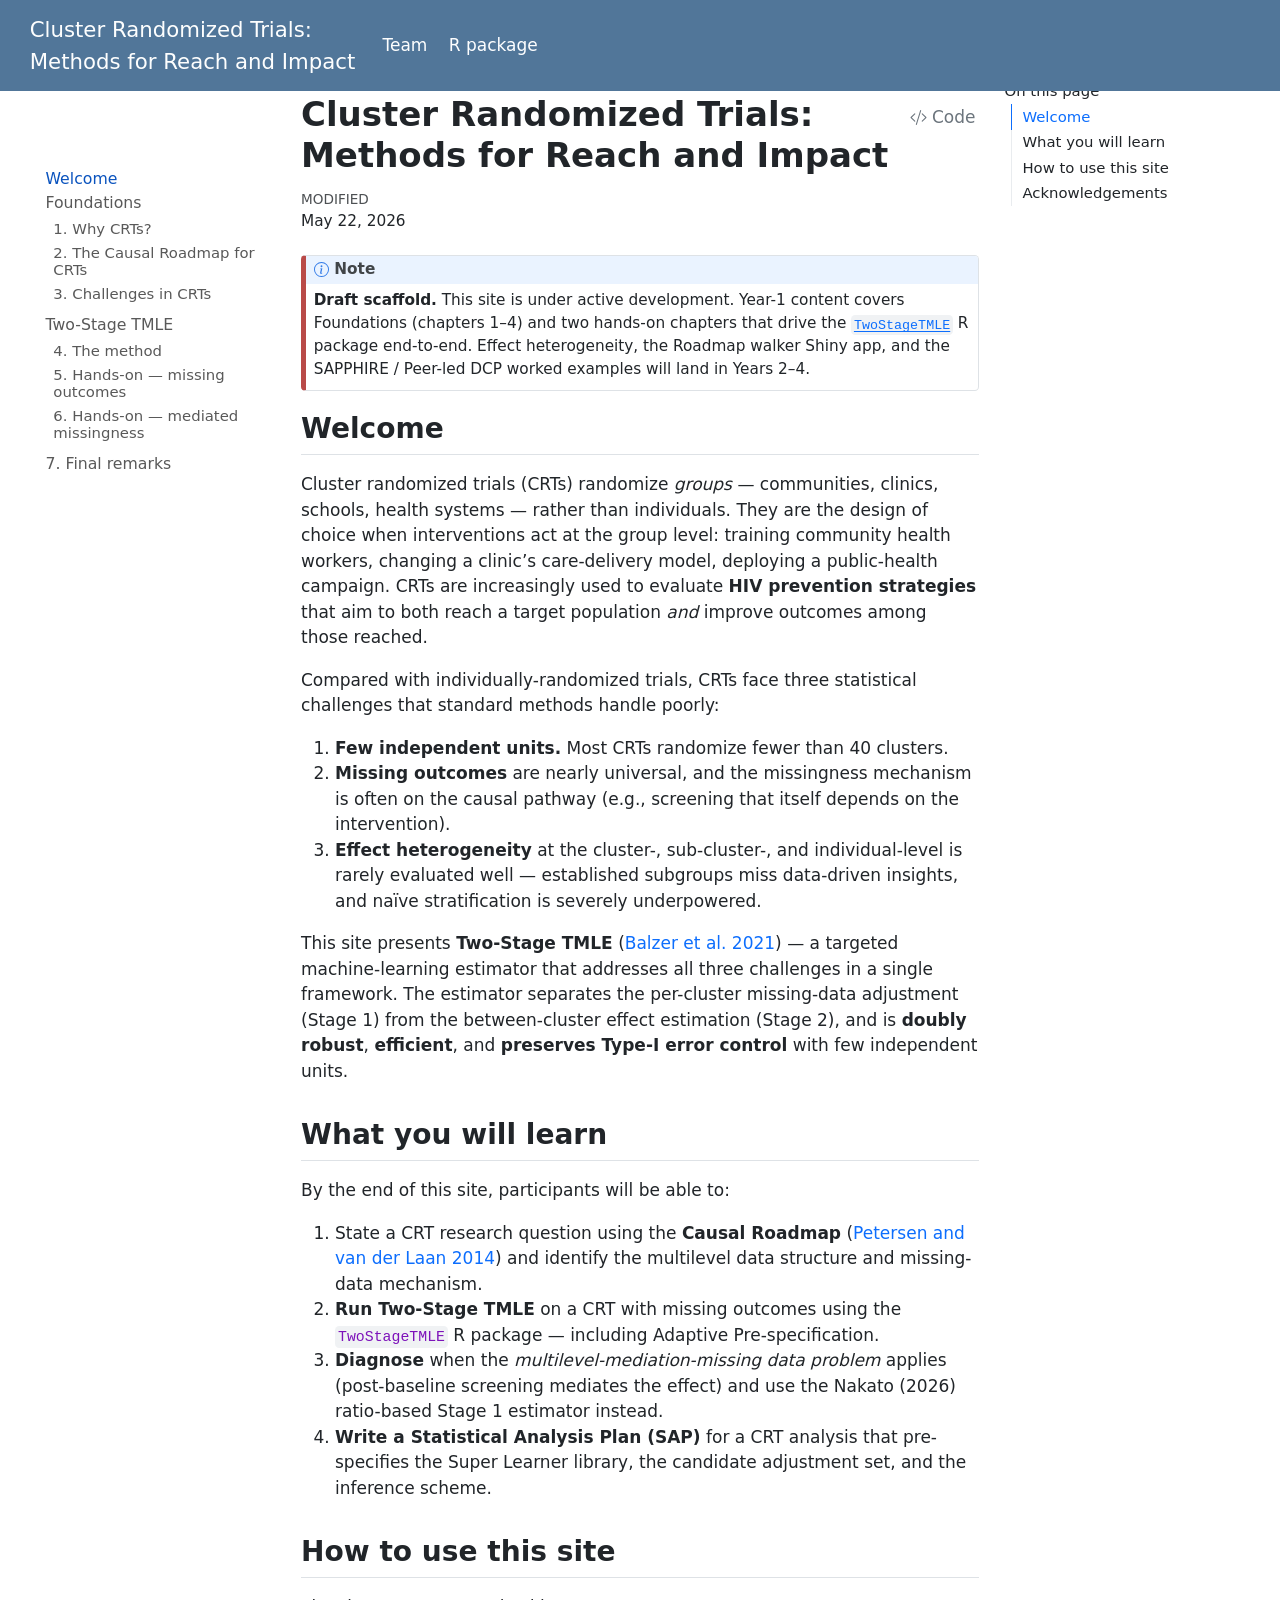
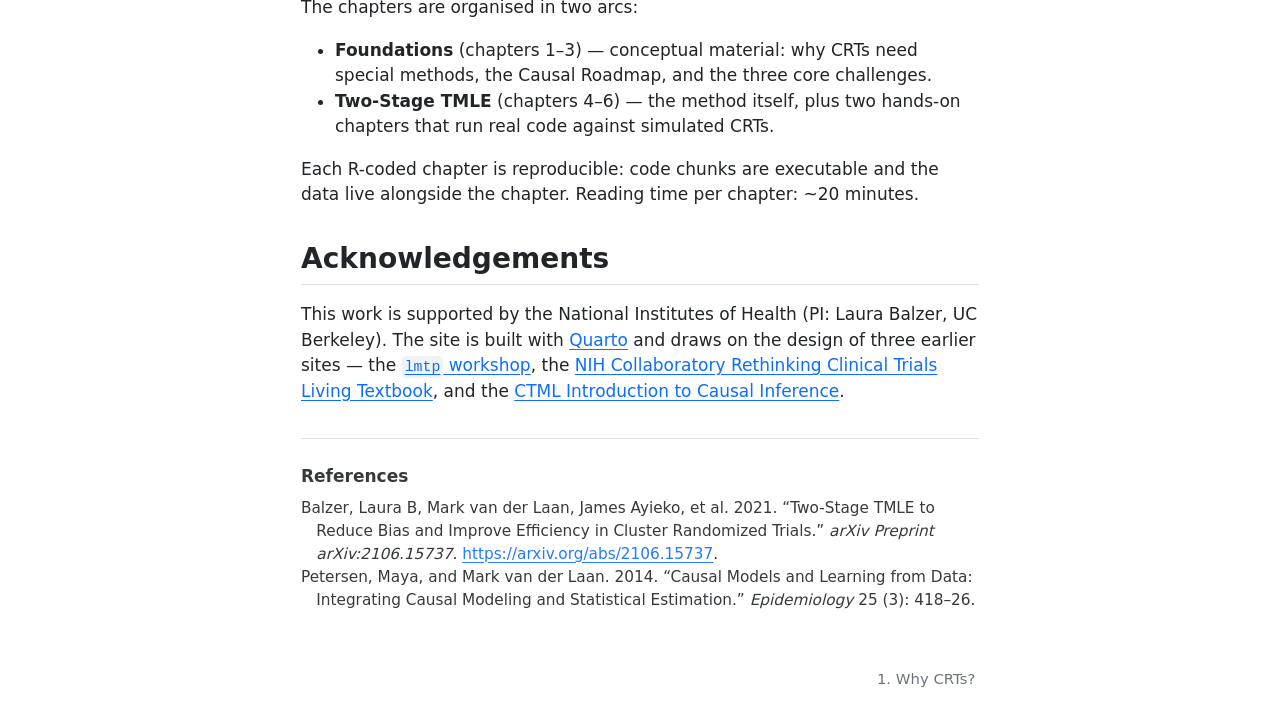
==== docs/index.html @ 2aa3c399 "initial version" ====
<!DOCTYPE html>
<html xmlns="http://www.w3.org/1999/xhtml" lang="en" xml:lang="en"><head>

<meta charset="utf-8">
<meta name="generator" content="quarto-1.9.37">

<meta name="viewport" content="width=device-width, initial-scale=1.0, user-scalable=yes">


<title>Cluster Randomized Trials: Methods for Reach and Impact – Cluster Randomized Trials:  Methods for Reach and Impact</title>
<style>
/* Default styles provided by pandoc.
** See https://pandoc.org/MANUAL.html#variables-for-html for config info.
*/
code{white-space: pre-wrap;}
span.smallcaps{font-variant: small-caps;}
div.columns{display: flex; gap: min(4vw, 1.5em);}
div.column{flex: auto; overflow-x: auto;}
div.hanging-indent{margin-left: 1.5em; text-indent: -1.5em;}
ul.task-list{list-style: none;}
ul.task-list li input[type="checkbox"] {
  width: 0.8em;
  margin: 0 0.8em 0.2em -1em; /* quarto-specific, see https://github.com/quarto-dev/quarto-cli/issues/4556 */ 
  vertical-align: middle;
}
/* CSS for syntax highlighting */
html { -webkit-text-size-adjust: 100%; }
pre > code.sourceCode { white-space: pre; position: relative; }
pre > code.sourceCode > span { display: inline-block; line-height: 1.25; }
pre > code.sourceCode > span:empty { height: 1.2em; }
.sourceCode { overflow: visible; }
code.sourceCode > span { color: inherit; text-decoration: inherit; }
div.sourceCode { margin: 1em 0; }
pre.sourceCode { margin: 0; }
@media screen {
div.sourceCode { overflow: auto; }
}
@media print {
pre > code.sourceCode { white-space: pre-wrap; }
pre > code.sourceCode > span { text-indent: -5em; padding-left: 5em; }
}
pre.numberSource code
  { counter-reset: source-line 0; }
pre.numberSource code > span
  { position: relative; left: -4em; counter-increment: source-line; }
pre.numberSource code > span > a:first-child::before
  { content: counter(source-line);
    position: relative; left: -1em; text-align: right; vertical-align: baseline;
    border: none; display: inline-block;
    -webkit-touch-callout: none; -webkit-user-select: none;
    -khtml-user-select: none; -moz-user-select: none;
    -ms-user-select: none; user-select: none;
    padding: 0 4px; width: 4em;
  }
pre.numberSource { margin-left: 3em;  padding-left: 4px; }
div.sourceCode
  {   }
@media screen {
pre > code.sourceCode > span > a:first-child::before { text-decoration: underline; }
}
/* CSS for citations */
div.csl-bib-body { }
div.csl-entry {
  clear: both;
}
.hanging-indent div.csl-entry {
  margin-left:2em;
  text-indent:-2em;
}
div.csl-left-margin {
  min-width:2em;
  float:left;
}
div.csl-right-inline {
  margin-left:2em;
  padding-left:1em;
}
div.csl-indent {
  margin-left: 2em;
}</style>


<script src="site_libs/quarto-nav/quarto-nav.js"></script>
<script src="site_libs/quarto-nav/headroom.min.js"></script>
<script src="site_libs/clipboard/clipboard.min.js"></script>
<script src="site_libs/quarto-search/autocomplete.umd.js"></script>
<script src="site_libs/quarto-search/fuse.min.js"></script>
<script src="site_libs/quarto-search/quarto-search.js"></script>
<meta name="quarto:offset" content="./">
<link href="./01_info_why_crts.html" rel="next">
<script src="site_libs/quarto-html/quarto.js" type="module"></script>
<script src="site_libs/quarto-html/tabsets/tabsets.js" type="module"></script>
<script src="site_libs/quarto-html/popper.min.js"></script>
<script src="site_libs/quarto-html/tippy.umd.min.js"></script>
<script src="site_libs/quarto-html/anchor.min.js"></script>
<link href="site_libs/quarto-html/tippy.css" rel="stylesheet">
<link href="site_libs/quarto-html/quarto-syntax-highlighting-7f8f88aac4f3542376d5c11b86a4c14d.css" rel="stylesheet" id="quarto-text-highlighting-styles">
<script src="site_libs/bootstrap/bootstrap.min.js"></script>
<link href="site_libs/bootstrap/bootstrap-icons.css" rel="stylesheet">
<link href="site_libs/bootstrap/bootstrap-45431c2918bd31147ddb3fa7038bb99f.min.css" rel="stylesheet" append-hash="true" id="quarto-bootstrap" data-mode="light">
<script id="quarto-search-options" type="application/json">{
  "location": "navbar",
  "copy-button": false,
  "collapse-after": 3,
  "panel-placement": "end",
  "type": "overlay",
  "limit": 50,
  "keyboard-shortcut": [
    "f",
    "/",
    "s"
  ],
  "show-item-context": false,
  "language": {
    "search-no-results-text": "No results",
    "search-matching-documents-text": "matching documents",
    "search-copy-link-title": "Copy link to search",
    "search-hide-matches-text": "Hide additional matches",
    "search-more-match-text": "more match in this document",
    "search-more-matches-text": "more matches in this document",
    "search-clear-button-title": "Clear",
    "search-text-placeholder": "",
    "search-detached-cancel-button-title": "Cancel",
    "search-submit-button-title": "Submit",
    "search-label": "Search"
  }
}</script>


<link rel="stylesheet" href="styles.css">
</head>

<body class="nav-sidebar floating nav-fixed quarto-light">

<div id="quarto-search-results"></div>
  <header id="quarto-header" class="headroom fixed-top">
    <nav class="navbar navbar-expand-lg " data-bs-theme="dark">
      <div class="navbar-container container-fluid">
      <div class="navbar-brand-container mx-auto">
    <a class="navbar-brand" href="./index.html">
    <span class="navbar-title">Cluster Randomized Trials: <br> Methods for Reach and Impact</span>
    </a>
  </div>
            <div id="quarto-search" class="" title="Search"></div>
          <button class="navbar-toggler" type="button" data-bs-toggle="collapse" data-bs-target="#navbarCollapse" aria-controls="navbarCollapse" role="menu" aria-expanded="false" aria-label="Toggle navigation" onclick="if (window.quartoToggleHeadroom) { window.quartoToggleHeadroom(); }">
  <span class="navbar-toggler-icon"></span>
</button>
          <div class="collapse navbar-collapse" id="navbarCollapse">
            <ul class="navbar-nav navbar-nav-scroll me-auto">
  <li class="nav-item">
    <a class="nav-link" href="./00_instructors.html"> 
<span class="menu-text">Team</span></a>
  </li>  
  <li class="nav-item">
    <a class="nav-link active" href="https://github.com/LauraBalzer/TwoStageTMLE" aria-current="page"> <i class="bi bi-github" role="img">
</i> 
<span class="menu-text">R package</span></a>
  </li>  
</ul>
          </div> <!-- /navcollapse -->
            <div class="quarto-navbar-tools">
</div>
      </div> <!-- /container-fluid -->
    </nav>
  <nav class="quarto-secondary-nav">
    <div class="container-fluid d-flex">
      <button type="button" class="quarto-btn-toggle btn" data-bs-toggle="collapse" role="button" data-bs-target=".quarto-sidebar-collapse-item" aria-controls="quarto-sidebar" aria-expanded="false" aria-label="Toggle sidebar navigation" onclick="if (window.quartoToggleHeadroom) { window.quartoToggleHeadroom(); }">
        <i class="bi bi-layout-text-sidebar-reverse"></i>
      </button>
        <a class="flex-grow-1 no-decor" role="navigation" data-bs-toggle="collapse" data-bs-target=".quarto-sidebar-collapse-item" aria-controls="quarto-sidebar" aria-expanded="false" aria-label="Toggle sidebar navigation" onclick="if (window.quartoToggleHeadroom) { window.quartoToggleHeadroom(); }">      
          <h1 class="quarto-secondary-nav-title">Cluster Randomized Trials: Methods for Reach and Impact</h1>
        </a>     
      <button type="button" class="btn quarto-search-button" aria-label="Search" onclick="window.quartoOpenSearch();">
        <i class="bi bi-search"></i>
      </button>
    </div>
  </nav>
</header>
<!-- content -->
<div id="quarto-content" class="quarto-container page-columns page-rows-contents page-layout-article page-navbar">
<!-- sidebar -->
  <nav id="quarto-sidebar" class="sidebar collapse collapse-horizontal quarto-sidebar-collapse-item sidebar-navigation floating overflow-auto">
        <div class="mt-2 flex-shrink-0 align-items-center">
        <div class="sidebar-search">
        <div id="quarto-search" class="" title="Search"></div>
        </div>
        </div>
        <div class="sidebar-tools-collapse">
    <a href="https://github.com/LauraBalzer/TwoStageTMLE" title="Source code" class="quarto-navigation-tool px-1" aria-label="Source code"><i class="bi bi-github"></i></a>
</div>
    <div class="sidebar-menu-container"> 
    <ul class="list-unstyled mt-1">
        <li class="sidebar-item">
  <div class="sidebar-item-container"> 
  <a href="./index.html" class="sidebar-item-text sidebar-link active">
 <span class="menu-text">Welcome</span></a>
  </div>
</li>
        <li class="sidebar-item sidebar-item-section">
      <div class="sidebar-item-container"> 
            <a class="sidebar-item-text sidebar-link text-start" data-bs-toggle="collapse" data-bs-target="#quarto-sidebar-section-1" role="navigation" aria-expanded="true">
 <span class="menu-text">Foundations</span></a>
          <a class="sidebar-item-toggle text-start" data-bs-toggle="collapse" data-bs-target="#quarto-sidebar-section-1" role="navigation" aria-expanded="true" aria-label="Toggle section">
            <i class="bi bi-chevron-right ms-2"></i>
          </a> 
      </div>
      <ul id="quarto-sidebar-section-1" class="collapse list-unstyled sidebar-section depth1 show">  
          <li class="sidebar-item">
  <div class="sidebar-item-container"> 
  <a href="./01_info_why_crts.html" class="sidebar-item-text sidebar-link">
 <span class="menu-text">1. Why CRTs?</span></a>
  </div>
</li>
          <li class="sidebar-item">
  <div class="sidebar-item-container"> 
  <a href="./02_info_roadmap.html" class="sidebar-item-text sidebar-link">
 <span class="menu-text">2. The Causal Roadmap for CRTs</span></a>
  </div>
</li>
          <li class="sidebar-item">
  <div class="sidebar-item-container"> 
  <a href="./03_info_challenges.html" class="sidebar-item-text sidebar-link">
 <span class="menu-text">3. Challenges in CRTs</span></a>
  </div>
</li>
      </ul>
  </li>
        <li class="sidebar-item sidebar-item-section">
      <div class="sidebar-item-container"> 
            <a class="sidebar-item-text sidebar-link text-start" data-bs-toggle="collapse" data-bs-target="#quarto-sidebar-section-2" role="navigation" aria-expanded="true">
 <span class="menu-text">Two-Stage TMLE</span></a>
          <a class="sidebar-item-toggle text-start" data-bs-toggle="collapse" data-bs-target="#quarto-sidebar-section-2" role="navigation" aria-expanded="true" aria-label="Toggle section">
            <i class="bi bi-chevron-right ms-2"></i>
          </a> 
      </div>
      <ul id="quarto-sidebar-section-2" class="collapse list-unstyled sidebar-section depth1 show">  
          <li class="sidebar-item">
  <div class="sidebar-item-container"> 
  <a href="./04_info_two_stage_tmle.html" class="sidebar-item-text sidebar-link">
 <span class="menu-text">4. The method</span></a>
  </div>
</li>
          <li class="sidebar-item">
  <div class="sidebar-item-container"> 
  <a href="./05_R_foundational.html" class="sidebar-item-text sidebar-link">
 <span class="menu-text">5. Hands-on — missing outcomes</span></a>
  </div>
</li>
          <li class="sidebar-item">
  <div class="sidebar-item-container"> 
  <a href="./06_R_mediated.html" class="sidebar-item-text sidebar-link">
 <span class="menu-text">6. Hands-on — mediated missingness</span></a>
  </div>
</li>
      </ul>
  </li>
        <li class="sidebar-item">
  <div class="sidebar-item-container"> 
  <a href="./11_info_conclusion.html" class="sidebar-item-text sidebar-link">
 <span class="menu-text">7. Final remarks</span></a>
  </div>
</li>
    </ul>
    </div>
</nav>
<div id="quarto-sidebar-glass" class="quarto-sidebar-collapse-item" data-bs-toggle="collapse" data-bs-target=".quarto-sidebar-collapse-item"></div>
<!-- margin-sidebar -->
    <div id="quarto-margin-sidebar" class="sidebar margin-sidebar">
        <nav id="TOC" role="doc-toc" class="toc-active">
    <h2 id="toc-title">On this page</h2>
   
  <ul>
  <li><a href="#welcome" id="toc-welcome" class="nav-link active" data-scroll-target="#welcome">Welcome</a></li>
  <li><a href="#what-you-will-learn" id="toc-what-you-will-learn" class="nav-link" data-scroll-target="#what-you-will-learn">What you will learn</a></li>
  <li><a href="#how-to-use-this-site" id="toc-how-to-use-this-site" class="nav-link" data-scroll-target="#how-to-use-this-site">How to use this site</a></li>
  <li><a href="#acknowledgements" id="toc-acknowledgements" class="nav-link" data-scroll-target="#acknowledgements">Acknowledgements</a></li>
  </ul>
</nav>
    </div>
<!-- main -->
<main class="content" id="quarto-document-content">

<header id="title-block-header" class="quarto-title-block default">
<div class="quarto-title">
<div class="quarto-title-block"><div><h1 class="title d-none d-lg-block">Cluster Randomized Trials: Methods for Reach and Impact</h1><button type="button" class="btn code-tools-button" id="quarto-code-tools-source"><i class="bi"></i> Code</button></div></div>
</div>



<div class="quarto-title-meta">

    
  
    <div>
    <div class="quarto-title-meta-heading">Modified</div>
    <div class="quarto-title-meta-contents">
      <p class="date-modified">May 22, 2026</p>
    </div>
  </div>
    
  </div>
  


</header>


<div class="draft callout callout-style-default callout-note callout-titled">
<div class="callout-header d-flex align-content-center">
<div class="callout-icon-container">
<i class="callout-icon"></i>
</div>
<div class="callout-title-container flex-fill">
Note
</div>
</div>
<div class="callout-body-container callout-body">
<p><strong>Draft scaffold.</strong> This site is under active development. Year-1 content covers Foundations (chapters 1–4) and two hands-on chapters that drive the <a href="https://github.com/LauraBalzer/TwoStageTMLE"><code>TwoStageTMLE</code></a> R package end-to-end. Effect heterogeneity, the Roadmap walker Shiny app, and the SAPPHIRE / Peer-led DCP worked examples will land in Years 2–4.</p>
</div>
</div>
<section id="welcome" class="level2">
<h2 class="anchored" data-anchor-id="welcome">Welcome</h2>
<p>Cluster randomized trials (CRTs) randomize <em>groups</em> — communities, clinics, schools, health systems — rather than individuals. They are the design of choice when interventions act at the group level: training community health workers, changing a clinic’s care-delivery model, deploying a public-health campaign. CRTs are increasingly used to evaluate <strong>HIV prevention strategies</strong> that aim to both reach a target population <em>and</em> improve outcomes among those reached.</p>
<p>Compared with individually-randomized trials, CRTs face three statistical challenges that standard methods handle poorly:</p>
<ol type="1">
<li><strong>Few independent units.</strong> Most CRTs randomize fewer than 40 clusters.</li>
<li><strong>Missing outcomes</strong> are nearly universal, and the missingness mechanism is often on the causal pathway (e.g., screening that itself depends on the intervention).</li>
<li><strong>Effect heterogeneity</strong> at the cluster-, sub-cluster-, and individual-level is rarely evaluated well — established subgroups miss data-driven insights, and naïve stratification is severely underpowered.</li>
</ol>
<p>This site presents <strong>Two-Stage TMLE</strong> <span class="citation" data-cites="balzer2021twostage">(<a href="#ref-balzer2021twostage" role="doc-biblioref"><span class="nocase">Balzer et al.</span> 2021</a>)</span> — a targeted machine-learning estimator that addresses all three challenges in a single framework. The estimator separates the per-cluster missing-data adjustment (Stage 1) from the between-cluster effect estimation (Stage 2), and is <strong>doubly robust</strong>, <strong>efficient</strong>, and <strong>preserves Type-I error control</strong> with few independent units.</p>
</section>
<section id="what-you-will-learn" class="level2">
<h2 class="anchored" data-anchor-id="what-you-will-learn">What you will learn</h2>
<p>By the end of this site, participants will be able to:</p>
<ol type="1">
<li>State a CRT research question using the <strong>Causal Roadmap</strong> <span class="citation" data-cites="petersen2014causalroadmap">(<a href="#ref-petersen2014causalroadmap" role="doc-biblioref"><span class="nocase">Petersen and van der Laan</span> 2014</a>)</span> and identify the multilevel data structure and missing-data mechanism.</li>
<li><strong>Run Two-Stage TMLE</strong> on a CRT with missing outcomes using the <code>TwoStageTMLE</code> R package — including Adaptive Pre-specification.</li>
<li><strong>Diagnose</strong> when the <em>multilevel-mediation-missing data problem</em> applies (post-baseline screening mediates the effect) and use the Nakato (2026) ratio-based Stage 1 estimator instead.</li>
<li><strong>Write a Statistical Analysis Plan (SAP)</strong> for a CRT analysis that pre-specifies the Super Learner library, the candidate adjustment set, and the inference scheme.</li>
</ol>
</section>
<section id="how-to-use-this-site" class="level2">
<h2 class="anchored" data-anchor-id="how-to-use-this-site">How to use this site</h2>
<p>The chapters are organised in two arcs:</p>
<ul>
<li><strong>Foundations</strong> (chapters 1–3) — conceptual material: why CRTs need special methods, the Causal Roadmap, and the three core challenges.</li>
<li><strong>Two-Stage TMLE</strong> (chapters 4–6) — the method itself, plus two hands-on chapters that run real code against simulated CRTs.</li>
</ul>
<p>Each R-coded chapter is reproducible: code chunks are executable and the data live alongside the chapter. Reading time per chapter: ~20 minutes.</p>
</section>
<section id="acknowledgements" class="level2">
<h2 class="anchored" data-anchor-id="acknowledgements">Acknowledgements</h2>
<p>This work is supported by the National Institutes of Health (PI: Laura Balzer, UC Berkeley). The site is built with <a href="https://quarto.org/">Quarto</a> and draws on the design of three earlier sites — the <a href="https://www.beyondtheate.com/"><code>lmtp</code> workshop</a>, the <a href="https://rethinkingclinicaltrials.org/">NIH Collaboratory Rethinking Clinical Trials Living Textbook</a>, and the <a href="https://ctml.berkeley.edu/introduction-causal-inference">CTML Introduction to Causal Inference</a>.</p>


<!-- -->


</section>

<div id="quarto-appendix" class="default"><section class="quarto-appendix-contents" role="doc-bibliography" id="quarto-bibliography"><h2 class="anchored quarto-appendix-heading">References</h2><div id="refs" class="references csl-bib-body hanging-indent" role="list">
<div id="ref-balzer2021twostage" class="csl-entry" role="listitem">
<span class="nocase">Balzer, Laura B, Mark van der Laan, James Ayieko, et al.</span> 2021. <span>“Two-Stage <span>TMLE</span> to Reduce Bias and Improve Efficiency in Cluster Randomized Trials.”</span> <em>arXiv Preprint arXiv:2106.15737</em>. <a href="https://arxiv.org/abs/2106.15737">https://arxiv.org/abs/2106.15737</a>.
</div>
<div id="ref-petersen2014causalroadmap" class="csl-entry" role="listitem">
<span class="nocase">Petersen, Maya, and Mark van der Laan</span>. 2014. <span>“Causal Models and Learning from Data: Integrating Causal Modeling and Statistical Estimation.”</span> <em>Epidemiology</em> 25 (3): 418–26.
</div>
</div></section></div></main> <!-- /main -->
<script id="quarto-html-after-body" type="application/javascript">
  window.document.addEventListener("DOMContentLoaded", function (event) {
    const icon = "";
    const anchorJS = new window.AnchorJS();
    anchorJS.options = {
      placement: 'right',
      icon: icon
    };
    anchorJS.add('.anchored');
    const isCodeAnnotation = (el) => {
      for (const clz of el.classList) {
        if (clz.startsWith('code-annotation-')) {                     
          return true;
        }
      }
      return false;
    }
    const onCopySuccess = function(e) {
      // button target
      const button = e.trigger;
      // don't keep focus
      button.blur();
      // flash "checked"
      button.classList.add('code-copy-button-checked');
      var currentTitle = button.getAttribute("title");
      button.setAttribute("title", "Copied!");
      let tooltip;
      if (window.bootstrap) {
        button.setAttribute("data-bs-toggle", "tooltip");
        button.setAttribute("data-bs-placement", "left");
        button.setAttribute("data-bs-title", "Copied!");
        tooltip = new bootstrap.Tooltip(button, 
          { trigger: "manual", 
            customClass: "code-copy-button-tooltip",
            offset: [0, -8]});
        tooltip.show();    
      }
      setTimeout(function() {
        if (tooltip) {
          tooltip.hide();
          button.removeAttribute("data-bs-title");
          button.removeAttribute("data-bs-toggle");
          button.removeAttribute("data-bs-placement");
        }
        button.setAttribute("title", currentTitle);
        button.classList.remove('code-copy-button-checked');
      }, 1000);
      // clear code selection
      e.clearSelection();
    }
    const getTextToCopy = function(trigger) {
      const outerScaffold = trigger.parentElement.cloneNode(true);
      const codeEl = outerScaffold.querySelector('code');
      for (const childEl of codeEl.children) {
        if (isCodeAnnotation(childEl)) {
          childEl.remove();
        }
      }
      return codeEl.innerText;
    }
    const clipboard = new window.ClipboardJS('.code-copy-button:not([data-in-quarto-modal])', {
      text: getTextToCopy
    });
    clipboard.on('success', onCopySuccess);
    if (window.document.getElementById('quarto-embedded-source-code-modal')) {
      const clipboardModal = new window.ClipboardJS('.code-copy-button[data-in-quarto-modal]', {
        text: getTextToCopy,
        container: window.document.getElementById('quarto-embedded-source-code-modal')
      });
      clipboardModal.on('success', onCopySuccess);
    }
    const viewSource = window.document.getElementById('quarto-view-source') ||
                       window.document.getElementById('quarto-code-tools-source');
    if (viewSource) {
      const sourceUrl = viewSource.getAttribute("data-quarto-source-url");
      viewSource.addEventListener("click", function(e) {
        if (sourceUrl) {
          // rstudio viewer pane
          if (/\bcapabilities=\b/.test(window.location)) {
            window.open(sourceUrl);
          } else {
            window.location.href = sourceUrl;
          }
        } else {
          const modal = new bootstrap.Modal(document.getElementById('quarto-embedded-source-code-modal'));
          modal.show();
        }
        return false;
      });
    }
    function toggleCodeHandler(show) {
      return function(e) {
        const detailsSrc = window.document.querySelectorAll(".cell > details > .sourceCode");
        for (let i=0; i<detailsSrc.length; i++) {
          const details = detailsSrc[i].parentElement;
          if (show) {
            details.open = true;
          } else {
            details.removeAttribute("open");
          }
        }
        const cellCodeDivs = window.document.querySelectorAll(".cell > .sourceCode");
        const fromCls = show ? "hidden" : "unhidden";
        const toCls = show ? "unhidden" : "hidden";
        for (let i=0; i<cellCodeDivs.length; i++) {
          const codeDiv = cellCodeDivs[i];
          if (codeDiv.classList.contains(fromCls)) {
            codeDiv.classList.remove(fromCls);
            codeDiv.classList.add(toCls);
          } 
        }
        return false;
      }
    }
    const hideAllCode = window.document.getElementById("quarto-hide-all-code");
    if (hideAllCode) {
      hideAllCode.addEventListener("click", toggleCodeHandler(false));
    }
    const showAllCode = window.document.getElementById("quarto-show-all-code");
    if (showAllCode) {
      showAllCode.addEventListener("click", toggleCodeHandler(true));
    }
      var localhostRegex = new RegExp(/^(?:http|https):\/\/localhost\:?[0-9]*\//);
      var mailtoRegex = new RegExp(/^mailto:/);
        var filterRegex = new RegExp('/' + window.location.host + '/');
      var isInternal = (href) => {
          return filterRegex.test(href) || localhostRegex.test(href) || mailtoRegex.test(href);
      }
      // Inspect non-navigation links and adorn them if external
     var links = window.document.querySelectorAll('a[href]:not(.nav-link):not(.navbar-brand):not(.toc-action):not(.sidebar-link):not(.sidebar-item-toggle):not(.pagination-link):not(.no-external):not([aria-hidden]):not(.dropdown-item):not(.quarto-navigation-tool):not(.about-link)');
      for (var i=0; i<links.length; i++) {
        const link = links[i];
        if (!isInternal(link.href)) {
          // undo the damage that might have been done by quarto-nav.js in the case of
          // links that we want to consider external
          if (link.dataset.originalHref !== undefined) {
            link.href = link.dataset.originalHref;
          }
        }
      }
    function tippyHover(el, contentFn, onTriggerFn, onUntriggerFn) {
      const config = {
        allowHTML: true,
        maxWidth: 500,
        delay: 100,
        arrow: false,
        appendTo: function(el) {
            return el.parentElement;
        },
        interactive: true,
        interactiveBorder: 10,
        theme: 'quarto',
        placement: 'bottom-start',
      };
      if (contentFn) {
        config.content = contentFn;
      }
      if (onTriggerFn) {
        config.onTrigger = onTriggerFn;
      }
      if (onUntriggerFn) {
        config.onUntrigger = onUntriggerFn;
      }
      window.tippy(el, config); 
    }
    const noterefs = window.document.querySelectorAll('a[role="doc-noteref"]');
    for (var i=0; i<noterefs.length; i++) {
      const ref = noterefs[i];
      tippyHover(ref, function() {
        // use id or data attribute instead here
        let href = ref.getAttribute('data-footnote-href') || ref.getAttribute('href');
        try { href = new URL(href).hash; } catch {}
        const id = href.replace(/^#\/?/, "");
        const note = window.document.getElementById(id);
        if (note) {
          return note.innerHTML;
        } else {
          return "";
        }
      });
    }
    const xrefs = window.document.querySelectorAll('a.quarto-xref');
    const processXRef = (id, note) => {
      // Strip column container classes
      const stripColumnClz = (el) => {
        el.classList.remove("page-full", "page-columns");
        if (el.children) {
          for (const child of el.children) {
            stripColumnClz(child);
          }
        }
      }
      stripColumnClz(note)
      if (id === null || id.startsWith('sec-')) {
        // Special case sections, only their first couple elements
        const container = document.createElement("div");
        if (note.children && note.children.length > 2) {
          container.appendChild(note.children[0].cloneNode(true));
          for (let i = 1; i < note.children.length; i++) {
            const child = note.children[i];
            if (child.tagName === "P" && child.innerText === "") {
              continue;
            } else {
              container.appendChild(child.cloneNode(true));
              break;
            }
          }
          if (window.Quarto?.typesetMath) {
            window.Quarto.typesetMath(container);
          }
          return container.innerHTML
        } else {
          if (window.Quarto?.typesetMath) {
            window.Quarto.typesetMath(note);
          }
          return note.innerHTML;
        }
      } else {
        // Remove any anchor links if they are present
        const anchorLink = note.querySelector('a.anchorjs-link');
        if (anchorLink) {
          anchorLink.remove();
        }
        if (window.Quarto?.typesetMath) {
          window.Quarto.typesetMath(note);
        }
        if (note.classList.contains("callout")) {
          return note.outerHTML;
        } else {
          return note.innerHTML;
        }
      }
    }
    for (var i=0; i<xrefs.length; i++) {
      const xref = xrefs[i];
      tippyHover(xref, undefined, function(instance) {
        instance.disable();
        let url = xref.getAttribute('href');
        let hash = undefined; 
        if (url.startsWith('#')) {
          hash = url;
        } else {
          try { hash = new URL(url).hash; } catch {}
        }
        if (hash) {
          const id = hash.replace(/^#\/?/, "");
          const note = window.document.getElementById(id);
          if (note !== null) {
            try {
              const html = processXRef(id, note.cloneNode(true));
              instance.setContent(html);
            } finally {
              instance.enable();
              instance.show();
            }
          } else {
            // See if we can fetch this
            fetch(url.split('#')[0])
            .then(res => res.text())
            .then(html => {
              const parser = new DOMParser();
              const htmlDoc = parser.parseFromString(html, "text/html");
              const note = htmlDoc.getElementById(id);
              if (note !== null) {
                const html = processXRef(id, note);
                instance.setContent(html);
              } 
            }).finally(() => {
              instance.enable();
              instance.show();
            });
          }
        } else {
          // See if we can fetch a full url (with no hash to target)
          // This is a special case and we should probably do some content thinning / targeting
          fetch(url)
          .then(res => res.text())
          .then(html => {
            const parser = new DOMParser();
            const htmlDoc = parser.parseFromString(html, "text/html");
            const note = htmlDoc.querySelector('main.content');
            if (note !== null) {
              // This should only happen for chapter cross references
              // (since there is no id in the URL)
              // remove the first header
              if (note.children.length > 0 && note.children[0].tagName === "HEADER") {
                note.children[0].remove();
              }
              const html = processXRef(null, note);
              instance.setContent(html);
            } 
          }).finally(() => {
            instance.enable();
            instance.show();
          });
        }
      }, function(instance) {
      });
    }
        let selectedAnnoteEl;
        const selectorForAnnotation = ( cell, annotation) => {
          let cellAttr = 'data-code-cell="' + cell + '"';
          let lineAttr = 'data-code-annotation="' +  annotation + '"';
          const selector = 'span[' + cellAttr + '][' + lineAttr + ']';
          return selector;
        }
        const selectCodeLines = (annoteEl) => {
          const doc = window.document;
          const targetCell = annoteEl.getAttribute("data-target-cell");
          const targetAnnotation = annoteEl.getAttribute("data-target-annotation");
          const annoteSpan = window.document.querySelector(selectorForAnnotation(targetCell, targetAnnotation));
          const lines = annoteSpan.getAttribute("data-code-lines").split(",");
          const lineIds = lines.map((line) => {
            return targetCell + "-" + line;
          })
          let top = null;
          let height = null;
          let parent = null;
          if (lineIds.length > 0) {
              //compute the position of the single el (top and bottom and make a div)
              const el = window.document.getElementById(lineIds[0]);
              top = el.offsetTop;
              height = el.offsetHeight;
              parent = el.parentElement.parentElement;
            if (lineIds.length > 1) {
              const lastEl = window.document.getElementById(lineIds[lineIds.length - 1]);
              const bottom = lastEl.offsetTop + lastEl.offsetHeight;
              height = bottom - top;
            }
            if (top !== null && height !== null && parent !== null) {
              // cook up a div (if necessary) and position it 
              let div = window.document.getElementById("code-annotation-line-highlight");
              if (div === null) {
                div = window.document.createElement("div");
                div.setAttribute("id", "code-annotation-line-highlight");
                div.style.position = 'absolute';
                parent.appendChild(div);
              }
              div.style.top = top - 2 + "px";
              div.style.height = height + 4 + "px";
              div.style.left = 0;
              let gutterDiv = window.document.getElementById("code-annotation-line-highlight-gutter");
              if (gutterDiv === null) {
                gutterDiv = window.document.createElement("div");
                gutterDiv.setAttribute("id", "code-annotation-line-highlight-gutter");
                gutterDiv.style.position = 'absolute';
                const codeCell = window.document.getElementById(targetCell);
                const gutter = codeCell.querySelector('.code-annotation-gutter');
                gutter.appendChild(gutterDiv);
              }
              gutterDiv.style.top = top - 2 + "px";
              gutterDiv.style.height = height + 4 + "px";
            }
            selectedAnnoteEl = annoteEl;
          }
        };
        const unselectCodeLines = () => {
          const elementsIds = ["code-annotation-line-highlight", "code-annotation-line-highlight-gutter"];
          elementsIds.forEach((elId) => {
            const div = window.document.getElementById(elId);
            if (div) {
              div.remove();
            }
          });
          selectedAnnoteEl = undefined;
        };
          // Handle positioning of the toggle
      window.addEventListener(
        "resize",
        throttle(() => {
          elRect = undefined;
          if (selectedAnnoteEl) {
            selectCodeLines(selectedAnnoteEl);
          }
        }, 10)
      );
      function throttle(fn, ms) {
      let throttle = false;
      let timer;
        return (...args) => {
          if(!throttle) { // first call gets through
              fn.apply(this, args);
              throttle = true;
          } else { // all the others get throttled
              if(timer) clearTimeout(timer); // cancel #2
              timer = setTimeout(() => {
                fn.apply(this, args);
                timer = throttle = false;
              }, ms);
          }
        };
      }
        // Attach click handler to the DT
        const annoteDls = window.document.querySelectorAll('dt[data-target-cell]');
        for (const annoteDlNode of annoteDls) {
          annoteDlNode.addEventListener('click', (event) => {
            const clickedEl = event.target;
            if (clickedEl !== selectedAnnoteEl) {
              unselectCodeLines();
              const activeEl = window.document.querySelector('dt[data-target-cell].code-annotation-active');
              if (activeEl) {
                activeEl.classList.remove('code-annotation-active');
              }
              selectCodeLines(clickedEl);
              clickedEl.classList.add('code-annotation-active');
            } else {
              // Unselect the line
              unselectCodeLines();
              clickedEl.classList.remove('code-annotation-active');
            }
          });
        }
    const findCites = (el) => {
      const parentEl = el.parentElement;
      if (parentEl) {
        const cites = parentEl.dataset.cites;
        if (cites) {
          return {
            el,
            cites: cites.split(' ')
          };
        } else {
          return findCites(el.parentElement)
        }
      } else {
        return undefined;
      }
    };
    var bibliorefs = window.document.querySelectorAll('a[role="doc-biblioref"]');
    for (var i=0; i<bibliorefs.length; i++) {
      const ref = bibliorefs[i];
      const citeInfo = findCites(ref);
      if (citeInfo) {
        tippyHover(citeInfo.el, function() {
          var popup = window.document.createElement('div');
          citeInfo.cites.forEach(function(cite) {
            var citeDiv = window.document.createElement('div');
            citeDiv.classList.add('hanging-indent');
            citeDiv.classList.add('csl-entry');
            var biblioDiv = window.document.getElementById('ref-' + cite);
            if (biblioDiv) {
              citeDiv.innerHTML = biblioDiv.innerHTML;
            }
            popup.appendChild(citeDiv);
          });
          return popup.innerHTML;
        });
      }
    }
  });
  </script>
<nav class="page-navigation">
  <div class="nav-page nav-page-previous">
  </div>
  <div class="nav-page nav-page-next">
      <a href="./01_info_why_crts.html" class="pagination-link" aria-label="1. Why CRTs?">
        <span class="nav-page-text">1. Why CRTs?</span> <i class="bi bi-arrow-right-short"></i>
      </a>
  </div>
</nav><div class="modal fade" id="quarto-embedded-source-code-modal" tabindex="-1" aria-labelledby="quarto-embedded-source-code-modal-label" aria-hidden="true"><div class="modal-dialog modal-dialog-scrollable"><div class="modal-content"><div class="modal-header"><h5 class="modal-title" id="quarto-embedded-source-code-modal-label">Source Code</h5><button class="btn-close" data-bs-dismiss="modal"></button></div><div class="modal-body"><div class="">
<div class="code-copy-outer-scaffold"><div class="sourceCode" id="cb1" data-shortcodes="false"><pre class="sourceCode markdown code-with-copy"><code class="sourceCode markdown"><span id="cb1-1"><a href="#cb1-1" aria-hidden="true" tabindex="-1"></a><span class="co">---</span></span>
<span id="cb1-2"><a href="#cb1-2" aria-hidden="true" tabindex="-1"></a><span class="an">title:</span><span class="co"> "Cluster Randomized Trials: Methods for Reach and Impact"</span></span>
<span id="cb1-3"><a href="#cb1-3" aria-hidden="true" tabindex="-1"></a><span class="an">date-modified:</span><span class="co"> last-modified</span></span>
<span id="cb1-4"><a href="#cb1-4" aria-hidden="true" tabindex="-1"></a><span class="co">---</span></span>
<span id="cb1-5"><a href="#cb1-5" aria-hidden="true" tabindex="-1"></a></span>
<span id="cb1-6"><a href="#cb1-6" aria-hidden="true" tabindex="-1"></a>::: {.callout-note .draft}</span>
<span id="cb1-7"><a href="#cb1-7" aria-hidden="true" tabindex="-1"></a>**Draft scaffold.** This site is under active development. Year-1 content</span>
<span id="cb1-8"><a href="#cb1-8" aria-hidden="true" tabindex="-1"></a>covers Foundations (chapters 1–4) and two hands-on chapters that drive the</span>
<span id="cb1-9"><a href="#cb1-9" aria-hidden="true" tabindex="-1"></a><span class="co">[</span><span class="ot">`TwoStageTMLE`</span><span class="co">](https://github.com/LauraBalzer/TwoStageTMLE)</span> R package</span>
<span id="cb1-10"><a href="#cb1-10" aria-hidden="true" tabindex="-1"></a>end-to-end. Effect heterogeneity, the Roadmap walker Shiny app, and the</span>
<span id="cb1-11"><a href="#cb1-11" aria-hidden="true" tabindex="-1"></a>SAPPHIRE / Peer-led DCP worked examples will land in Years 2–4.</span>
<span id="cb1-12"><a href="#cb1-12" aria-hidden="true" tabindex="-1"></a>:::</span>
<span id="cb1-13"><a href="#cb1-13" aria-hidden="true" tabindex="-1"></a></span>
<span id="cb1-14"><a href="#cb1-14" aria-hidden="true" tabindex="-1"></a><span class="fu">## Welcome</span></span>
<span id="cb1-15"><a href="#cb1-15" aria-hidden="true" tabindex="-1"></a></span>
<span id="cb1-16"><a href="#cb1-16" aria-hidden="true" tabindex="-1"></a>Cluster randomized trials (CRTs) randomize *groups* — communities, clinics,</span>
<span id="cb1-17"><a href="#cb1-17" aria-hidden="true" tabindex="-1"></a>schools, health systems — rather than individuals. They are the design of</span>
<span id="cb1-18"><a href="#cb1-18" aria-hidden="true" tabindex="-1"></a>choice when interventions act at the group level: training community health</span>
<span id="cb1-19"><a href="#cb1-19" aria-hidden="true" tabindex="-1"></a>workers, changing a clinic's care-delivery model, deploying a public-health</span>
<span id="cb1-20"><a href="#cb1-20" aria-hidden="true" tabindex="-1"></a>campaign. CRTs are increasingly used to evaluate **HIV prevention</span>
<span id="cb1-21"><a href="#cb1-21" aria-hidden="true" tabindex="-1"></a>strategies** that aim to both reach a target population *and* improve</span>
<span id="cb1-22"><a href="#cb1-22" aria-hidden="true" tabindex="-1"></a>outcomes among those reached.</span>
<span id="cb1-23"><a href="#cb1-23" aria-hidden="true" tabindex="-1"></a></span>
<span id="cb1-24"><a href="#cb1-24" aria-hidden="true" tabindex="-1"></a>Compared with individually-randomized trials, CRTs face three statistical</span>
<span id="cb1-25"><a href="#cb1-25" aria-hidden="true" tabindex="-1"></a>challenges that standard methods handle poorly:</span>
<span id="cb1-26"><a href="#cb1-26" aria-hidden="true" tabindex="-1"></a></span>
<span id="cb1-27"><a href="#cb1-27" aria-hidden="true" tabindex="-1"></a><span class="ss">1. </span>**Few independent units.** Most CRTs randomize fewer than 40 clusters.</span>
<span id="cb1-28"><a href="#cb1-28" aria-hidden="true" tabindex="-1"></a><span class="ss">2. </span>**Missing outcomes** are nearly universal, and the missingness mechanism</span>
<span id="cb1-29"><a href="#cb1-29" aria-hidden="true" tabindex="-1"></a>   is often on the causal pathway (e.g., screening that itself depends on</span>
<span id="cb1-30"><a href="#cb1-30" aria-hidden="true" tabindex="-1"></a>   the intervention).</span>
<span id="cb1-31"><a href="#cb1-31" aria-hidden="true" tabindex="-1"></a><span class="ss">3. </span>**Effect heterogeneity** at the cluster-, sub-cluster-, and</span>
<span id="cb1-32"><a href="#cb1-32" aria-hidden="true" tabindex="-1"></a>   individual-level is rarely evaluated well — established subgroups miss</span>
<span id="cb1-33"><a href="#cb1-33" aria-hidden="true" tabindex="-1"></a>   data-driven insights, and naïve stratification is severely</span>
<span id="cb1-34"><a href="#cb1-34" aria-hidden="true" tabindex="-1"></a>   underpowered.</span>
<span id="cb1-35"><a href="#cb1-35" aria-hidden="true" tabindex="-1"></a></span>
<span id="cb1-36"><a href="#cb1-36" aria-hidden="true" tabindex="-1"></a>This site presents **Two-Stage TMLE** <span class="co">[</span><span class="ot">@balzer2021twostage</span><span class="co">]</span> —</span>
<span id="cb1-37"><a href="#cb1-37" aria-hidden="true" tabindex="-1"></a>a targeted machine-learning estimator that addresses all three challenges</span>
<span id="cb1-38"><a href="#cb1-38" aria-hidden="true" tabindex="-1"></a>in a single framework. The estimator separates the per-cluster</span>
<span id="cb1-39"><a href="#cb1-39" aria-hidden="true" tabindex="-1"></a>missing-data adjustment (Stage 1) from the between-cluster effect</span>
<span id="cb1-40"><a href="#cb1-40" aria-hidden="true" tabindex="-1"></a>estimation (Stage 2), and is **doubly robust**, **efficient**, and</span>
<span id="cb1-41"><a href="#cb1-41" aria-hidden="true" tabindex="-1"></a>**preserves Type-I error control** with few independent units.</span>
<span id="cb1-42"><a href="#cb1-42" aria-hidden="true" tabindex="-1"></a></span>
<span id="cb1-43"><a href="#cb1-43" aria-hidden="true" tabindex="-1"></a><span class="fu">## What you will learn</span></span>
<span id="cb1-44"><a href="#cb1-44" aria-hidden="true" tabindex="-1"></a></span>
<span id="cb1-45"><a href="#cb1-45" aria-hidden="true" tabindex="-1"></a>By the end of this site, participants will be able to:</span>
<span id="cb1-46"><a href="#cb1-46" aria-hidden="true" tabindex="-1"></a></span>
<span id="cb1-47"><a href="#cb1-47" aria-hidden="true" tabindex="-1"></a><span class="ss">1. </span>State a CRT research question using the **Causal Roadmap**</span>
<span id="cb1-48"><a href="#cb1-48" aria-hidden="true" tabindex="-1"></a>   <span class="co">[</span><span class="ot">@petersen2014causalroadmap</span><span class="co">]</span> and identify the multilevel data</span>
<span id="cb1-49"><a href="#cb1-49" aria-hidden="true" tabindex="-1"></a>   structure and missing-data mechanism.</span>
<span id="cb1-50"><a href="#cb1-50" aria-hidden="true" tabindex="-1"></a><span class="ss">2. </span>**Run Two-Stage TMLE** on a CRT with missing outcomes using the</span>
<span id="cb1-51"><a href="#cb1-51" aria-hidden="true" tabindex="-1"></a>   <span class="in">`TwoStageTMLE`</span> R package — including Adaptive Pre-specification.</span>
<span id="cb1-52"><a href="#cb1-52" aria-hidden="true" tabindex="-1"></a><span class="ss">3. </span>**Diagnose** when the *multilevel-mediation-missing data problem*</span>
<span id="cb1-53"><a href="#cb1-53" aria-hidden="true" tabindex="-1"></a>   applies (post-baseline screening mediates the effect) and use the</span>
<span id="cb1-54"><a href="#cb1-54" aria-hidden="true" tabindex="-1"></a>   Nakato (2026) ratio-based Stage 1 estimator instead.</span>
<span id="cb1-55"><a href="#cb1-55" aria-hidden="true" tabindex="-1"></a><span class="ss">4. </span>**Write a Statistical Analysis Plan (SAP)** for a CRT analysis that</span>
<span id="cb1-56"><a href="#cb1-56" aria-hidden="true" tabindex="-1"></a>   pre-specifies the Super Learner library, the candidate adjustment</span>
<span id="cb1-57"><a href="#cb1-57" aria-hidden="true" tabindex="-1"></a>   set, and the inference scheme.</span>
<span id="cb1-58"><a href="#cb1-58" aria-hidden="true" tabindex="-1"></a></span>
<span id="cb1-59"><a href="#cb1-59" aria-hidden="true" tabindex="-1"></a><span class="fu">## How to use this site</span></span>
<span id="cb1-60"><a href="#cb1-60" aria-hidden="true" tabindex="-1"></a></span>
<span id="cb1-61"><a href="#cb1-61" aria-hidden="true" tabindex="-1"></a>The chapters are organised in two arcs:</span>
<span id="cb1-62"><a href="#cb1-62" aria-hidden="true" tabindex="-1"></a></span>
<span id="cb1-63"><a href="#cb1-63" aria-hidden="true" tabindex="-1"></a><span class="ss">* </span>**Foundations** (chapters 1–3) — conceptual material: why CRTs need</span>
<span id="cb1-64"><a href="#cb1-64" aria-hidden="true" tabindex="-1"></a>  special methods, the Causal Roadmap, and the three core challenges.</span>
<span id="cb1-65"><a href="#cb1-65" aria-hidden="true" tabindex="-1"></a><span class="ss">* </span>**Two-Stage TMLE** (chapters 4–6) — the method itself, plus two</span>
<span id="cb1-66"><a href="#cb1-66" aria-hidden="true" tabindex="-1"></a>  hands-on chapters that run real code against simulated CRTs.</span>
<span id="cb1-67"><a href="#cb1-67" aria-hidden="true" tabindex="-1"></a></span>
<span id="cb1-68"><a href="#cb1-68" aria-hidden="true" tabindex="-1"></a>Each R-coded chapter is reproducible: code chunks are executable and the</span>
<span id="cb1-69"><a href="#cb1-69" aria-hidden="true" tabindex="-1"></a>data live alongside the chapter. Reading time per chapter: ~20 minutes.</span>
<span id="cb1-70"><a href="#cb1-70" aria-hidden="true" tabindex="-1"></a></span>
<span id="cb1-71"><a href="#cb1-71" aria-hidden="true" tabindex="-1"></a><span class="fu">## Acknowledgements</span></span>
<span id="cb1-72"><a href="#cb1-72" aria-hidden="true" tabindex="-1"></a></span>
<span id="cb1-73"><a href="#cb1-73" aria-hidden="true" tabindex="-1"></a>This work is supported by the National Institutes of Health (PI: Laura</span>
<span id="cb1-74"><a href="#cb1-74" aria-hidden="true" tabindex="-1"></a>Balzer, UC Berkeley). The site is built with <span class="co">[</span><span class="ot">Quarto</span><span class="co">](https://quarto.org/)</span></span>
<span id="cb1-75"><a href="#cb1-75" aria-hidden="true" tabindex="-1"></a>and draws on the design of three earlier sites — the</span>
<span id="cb1-76"><a href="#cb1-76" aria-hidden="true" tabindex="-1"></a><span class="co">[</span><span class="ot">`lmtp` workshop</span><span class="co">](https://www.beyondtheate.com/)</span>, the</span>
<span id="cb1-77"><a href="#cb1-77" aria-hidden="true" tabindex="-1"></a>[NIH Collaboratory Rethinking Clinical Trials Living</span>
<span id="cb1-78"><a href="#cb1-78" aria-hidden="true" tabindex="-1"></a>Textbook](https://rethinkingclinicaltrials.org/), and the</span>
<span id="cb1-79"><a href="#cb1-79" aria-hidden="true" tabindex="-1"></a>[CTML Introduction to Causal</span>
<span id="cb1-80"><a href="#cb1-80" aria-hidden="true" tabindex="-1"></a>Inference](https://ctml.berkeley.edu/introduction-causal-inference).</span></code></pre></div><button title="Copy to Clipboard" class="code-copy-button" data-in-quarto-modal=""><i class="bi"></i></button></div>
</div></div></div></div></div>
</div> <!-- /content -->




</body></html>
---- docs/styles.css ----
/* Working-draft styles — start minimal, refine after ERB review. */

/* Tighter sidebar headings, more breathing room in body */
.sidebar-section {
  margin-top: 0.5rem;
}

.quarto-title-block .quarto-title .title {
  font-size: 2rem;
  line-height: 1.2;
}

/* Distinct treatment for the WIP banners used in stub chapters */
.callout.callout-style-default.callout-note.draft {
  border-left-color: #b94a48;
}
.callout.callout-style-default.callout-note.draft .callout-title {
  color: #b94a48;
}

/* Slightly larger code blocks */
pre code {
  font-size: 0.9em;
}

/* Roadmap step boxes (used in chapter 2) */
.roadmap-step {
  border-left: 4px solid #4078c0;
  padding: 0.5rem 1rem;
  margin: 0.75rem 0;
  background: #f6f8fa;
  border-radius: 4px;
}
.roadmap-step h4 {
  margin-top: 0;
  color: #4078c0;
}
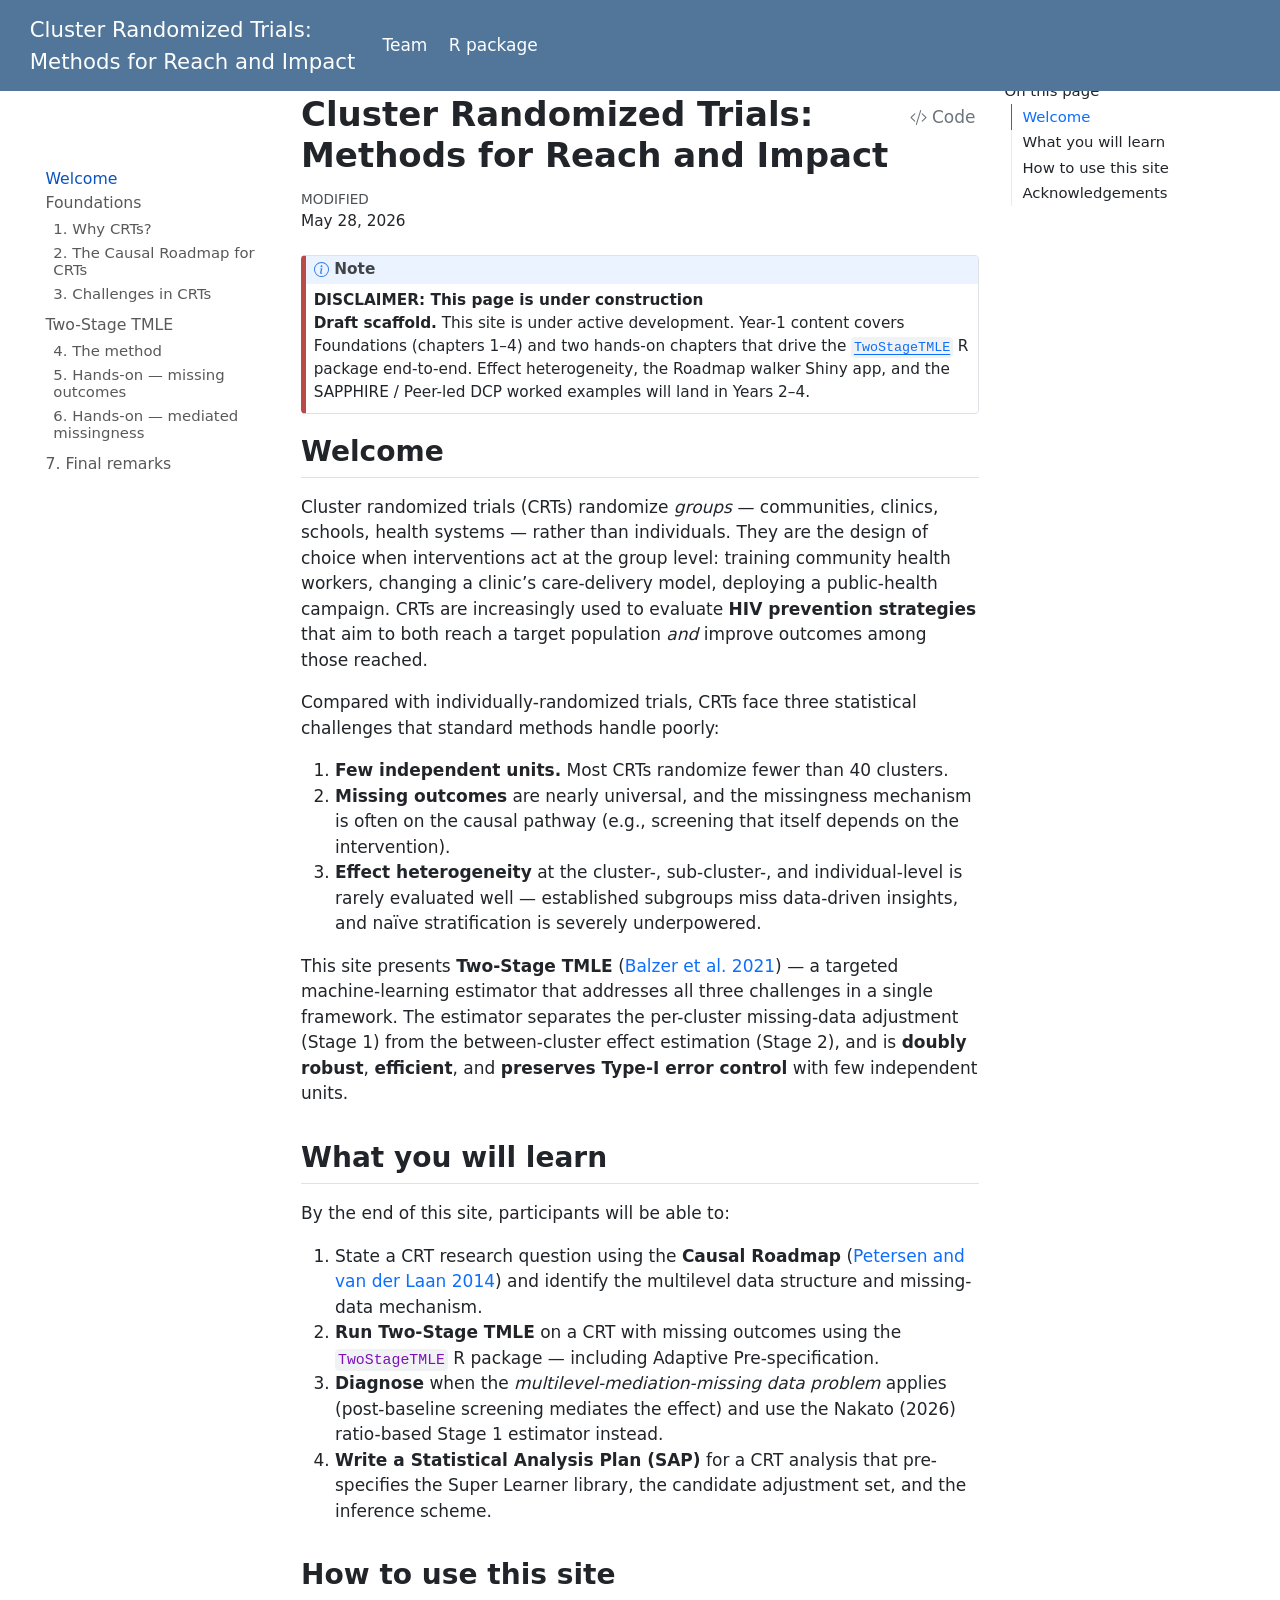
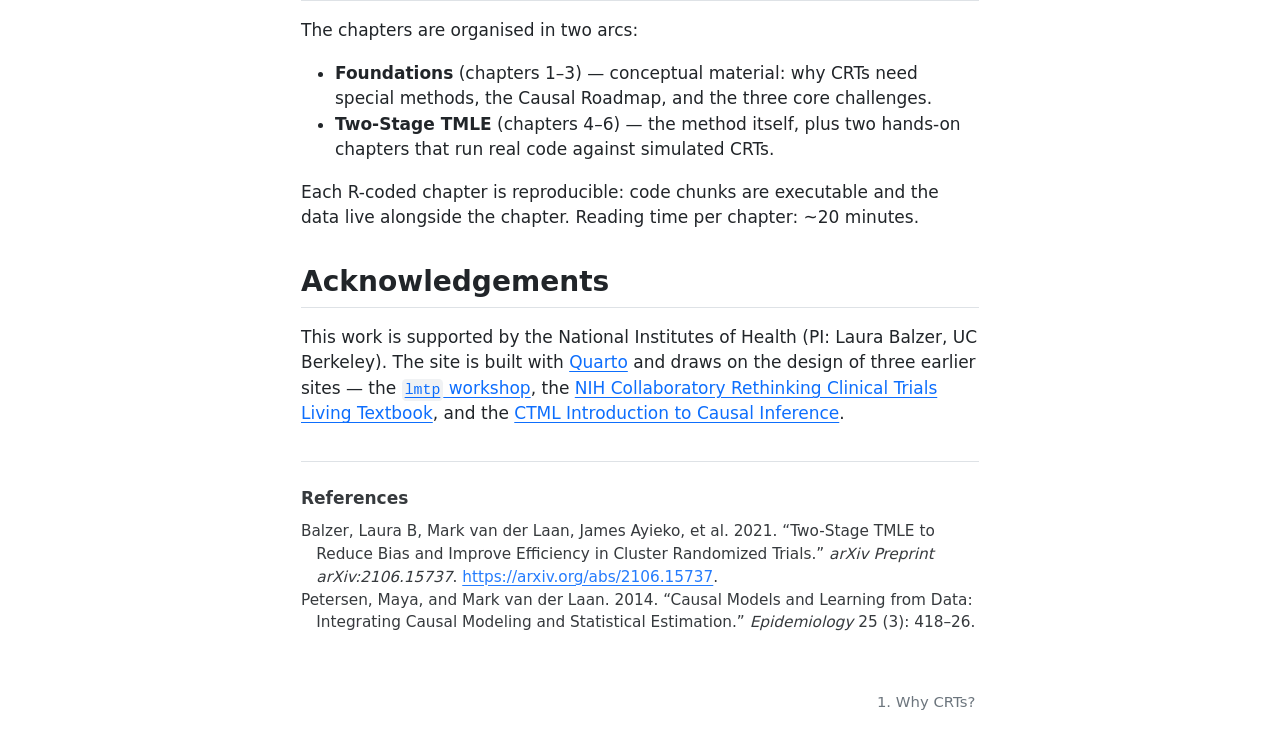
==== commit 4239c237: "add disclaimer to index" ====
--- a/docs/index.html
+++ b/docs/index.html
@@ -294,7 +294,7 @@
     <div>
     <div class="quarto-title-meta-heading">Modified</div>
     <div class="quarto-title-meta-contents">
-      <p class="date-modified">May 22, 2026</p>
+      <p class="date-modified">May 28, 2026</p>
     </div>
   </div>
     
@@ -315,7 +315,8 @@
 </div>
 </div>
 <div class="callout-body-container callout-body">
-<p><strong>Draft scaffold.</strong> This site is under active development. Year-1 content covers Foundations (chapters 1–4) and two hands-on chapters that drive the <a href="https://github.com/LauraBalzer/TwoStageTMLE"><code>TwoStageTMLE</code></a> R package end-to-end. Effect heterogeneity, the Roadmap walker Shiny app, and the SAPPHIRE / Peer-led DCP worked examples will land in Years 2–4.</p>
+<p><strong>DISCLAIMER: This page is under construction</strong><br>
+<strong>Draft scaffold.</strong> This site is under active development. Year-1 content covers Foundations (chapters 1–4) and two hands-on chapters that drive the <a href="https://github.com/LauraBalzer/TwoStageTMLE"><code>TwoStageTMLE</code></a> R package end-to-end. Effect heterogeneity, the Roadmap walker Shiny app, and the SAPPHIRE / Peer-led DCP worked examples will land in Years 2–4.</p>
 </div>
 </div>
 <section id="welcome" class="level2">
@@ -832,80 +833,81 @@
 <span id="cb1-4"><a href="#cb1-4" aria-hidden="true" tabindex="-1"></a><span class="co">---</span></span>
 <span id="cb1-5"><a href="#cb1-5" aria-hidden="true" tabindex="-1"></a></span>
 <span id="cb1-6"><a href="#cb1-6" aria-hidden="true" tabindex="-1"></a>::: {.callout-note .draft}</span>
-<span id="cb1-7"><a href="#cb1-7" aria-hidden="true" tabindex="-1"></a>**Draft scaffold.** This site is under active development. Year-1 content</span>
-<span id="cb1-8"><a href="#cb1-8" aria-hidden="true" tabindex="-1"></a>covers Foundations (chapters 1–4) and two hands-on chapters that drive the</span>
-<span id="cb1-9"><a href="#cb1-9" aria-hidden="true" tabindex="-1"></a><span class="co">[</span><span class="ot">`TwoStageTMLE`</span><span class="co">](https://github.com/LauraBalzer/TwoStageTMLE)</span> R package</span>
-<span id="cb1-10"><a href="#cb1-10" aria-hidden="true" tabindex="-1"></a>end-to-end. Effect heterogeneity, the Roadmap walker Shiny app, and the</span>
-<span id="cb1-11"><a href="#cb1-11" aria-hidden="true" tabindex="-1"></a>SAPPHIRE / Peer-led DCP worked examples will land in Years 2–4.</span>
-<span id="cb1-12"><a href="#cb1-12" aria-hidden="true" tabindex="-1"></a>:::</span>
-<span id="cb1-13"><a href="#cb1-13" aria-hidden="true" tabindex="-1"></a></span>
-<span id="cb1-14"><a href="#cb1-14" aria-hidden="true" tabindex="-1"></a><span class="fu">## Welcome</span></span>
-<span id="cb1-15"><a href="#cb1-15" aria-hidden="true" tabindex="-1"></a></span>
-<span id="cb1-16"><a href="#cb1-16" aria-hidden="true" tabindex="-1"></a>Cluster randomized trials (CRTs) randomize *groups* — communities, clinics,</span>
-<span id="cb1-17"><a href="#cb1-17" aria-hidden="true" tabindex="-1"></a>schools, health systems — rather than individuals. They are the design of</span>
-<span id="cb1-18"><a href="#cb1-18" aria-hidden="true" tabindex="-1"></a>choice when interventions act at the group level: training community health</span>
-<span id="cb1-19"><a href="#cb1-19" aria-hidden="true" tabindex="-1"></a>workers, changing a clinic's care-delivery model, deploying a public-health</span>
-<span id="cb1-20"><a href="#cb1-20" aria-hidden="true" tabindex="-1"></a>campaign. CRTs are increasingly used to evaluate **HIV prevention</span>
-<span id="cb1-21"><a href="#cb1-21" aria-hidden="true" tabindex="-1"></a>strategies** that aim to both reach a target population *and* improve</span>
-<span id="cb1-22"><a href="#cb1-22" aria-hidden="true" tabindex="-1"></a>outcomes among those reached.</span>
-<span id="cb1-23"><a href="#cb1-23" aria-hidden="true" tabindex="-1"></a></span>
-<span id="cb1-24"><a href="#cb1-24" aria-hidden="true" tabindex="-1"></a>Compared with individually-randomized trials, CRTs face three statistical</span>
-<span id="cb1-25"><a href="#cb1-25" aria-hidden="true" tabindex="-1"></a>challenges that standard methods handle poorly:</span>
-<span id="cb1-26"><a href="#cb1-26" aria-hidden="true" tabindex="-1"></a></span>
-<span id="cb1-27"><a href="#cb1-27" aria-hidden="true" tabindex="-1"></a><span class="ss">1. </span>**Few independent units.** Most CRTs randomize fewer than 40 clusters.</span>
-<span id="cb1-28"><a href="#cb1-28" aria-hidden="true" tabindex="-1"></a><span class="ss">2. </span>**Missing outcomes** are nearly universal, and the missingness mechanism</span>
-<span id="cb1-29"><a href="#cb1-29" aria-hidden="true" tabindex="-1"></a>   is often on the causal pathway (e.g., screening that itself depends on</span>
-<span id="cb1-30"><a href="#cb1-30" aria-hidden="true" tabindex="-1"></a>   the intervention).</span>
-<span id="cb1-31"><a href="#cb1-31" aria-hidden="true" tabindex="-1"></a><span class="ss">3. </span>**Effect heterogeneity** at the cluster-, sub-cluster-, and</span>
-<span id="cb1-32"><a href="#cb1-32" aria-hidden="true" tabindex="-1"></a>   individual-level is rarely evaluated well — established subgroups miss</span>
-<span id="cb1-33"><a href="#cb1-33" aria-hidden="true" tabindex="-1"></a>   data-driven insights, and naïve stratification is severely</span>
-<span id="cb1-34"><a href="#cb1-34" aria-hidden="true" tabindex="-1"></a>   underpowered.</span>
-<span id="cb1-35"><a href="#cb1-35" aria-hidden="true" tabindex="-1"></a></span>
-<span id="cb1-36"><a href="#cb1-36" aria-hidden="true" tabindex="-1"></a>This site presents **Two-Stage TMLE** <span class="co">[</span><span class="ot">@balzer2021twostage</span><span class="co">]</span> —</span>
-<span id="cb1-37"><a href="#cb1-37" aria-hidden="true" tabindex="-1"></a>a targeted machine-learning estimator that addresses all three challenges</span>
-<span id="cb1-38"><a href="#cb1-38" aria-hidden="true" tabindex="-1"></a>in a single framework. The estimator separates the per-cluster</span>
-<span id="cb1-39"><a href="#cb1-39" aria-hidden="true" tabindex="-1"></a>missing-data adjustment (Stage 1) from the between-cluster effect</span>
-<span id="cb1-40"><a href="#cb1-40" aria-hidden="true" tabindex="-1"></a>estimation (Stage 2), and is **doubly robust**, **efficient**, and</span>
-<span id="cb1-41"><a href="#cb1-41" aria-hidden="true" tabindex="-1"></a>**preserves Type-I error control** with few independent units.</span>
-<span id="cb1-42"><a href="#cb1-42" aria-hidden="true" tabindex="-1"></a></span>
-<span id="cb1-43"><a href="#cb1-43" aria-hidden="true" tabindex="-1"></a><span class="fu">## What you will learn</span></span>
-<span id="cb1-44"><a href="#cb1-44" aria-hidden="true" tabindex="-1"></a></span>
-<span id="cb1-45"><a href="#cb1-45" aria-hidden="true" tabindex="-1"></a>By the end of this site, participants will be able to:</span>
-<span id="cb1-46"><a href="#cb1-46" aria-hidden="true" tabindex="-1"></a></span>
-<span id="cb1-47"><a href="#cb1-47" aria-hidden="true" tabindex="-1"></a><span class="ss">1. </span>State a CRT research question using the **Causal Roadmap**</span>
-<span id="cb1-48"><a href="#cb1-48" aria-hidden="true" tabindex="-1"></a>   <span class="co">[</span><span class="ot">@petersen2014causalroadmap</span><span class="co">]</span> and identify the multilevel data</span>
-<span id="cb1-49"><a href="#cb1-49" aria-hidden="true" tabindex="-1"></a>   structure and missing-data mechanism.</span>
-<span id="cb1-50"><a href="#cb1-50" aria-hidden="true" tabindex="-1"></a><span class="ss">2. </span>**Run Two-Stage TMLE** on a CRT with missing outcomes using the</span>
-<span id="cb1-51"><a href="#cb1-51" aria-hidden="true" tabindex="-1"></a>   <span class="in">`TwoStageTMLE`</span> R package — including Adaptive Pre-specification.</span>
-<span id="cb1-52"><a href="#cb1-52" aria-hidden="true" tabindex="-1"></a><span class="ss">3. </span>**Diagnose** when the *multilevel-mediation-missing data problem*</span>
-<span id="cb1-53"><a href="#cb1-53" aria-hidden="true" tabindex="-1"></a>   applies (post-baseline screening mediates the effect) and use the</span>
-<span id="cb1-54"><a href="#cb1-54" aria-hidden="true" tabindex="-1"></a>   Nakato (2026) ratio-based Stage 1 estimator instead.</span>
-<span id="cb1-55"><a href="#cb1-55" aria-hidden="true" tabindex="-1"></a><span class="ss">4. </span>**Write a Statistical Analysis Plan (SAP)** for a CRT analysis that</span>
-<span id="cb1-56"><a href="#cb1-56" aria-hidden="true" tabindex="-1"></a>   pre-specifies the Super Learner library, the candidate adjustment</span>
-<span id="cb1-57"><a href="#cb1-57" aria-hidden="true" tabindex="-1"></a>   set, and the inference scheme.</span>
-<span id="cb1-58"><a href="#cb1-58" aria-hidden="true" tabindex="-1"></a></span>
-<span id="cb1-59"><a href="#cb1-59" aria-hidden="true" tabindex="-1"></a><span class="fu">## How to use this site</span></span>
-<span id="cb1-60"><a href="#cb1-60" aria-hidden="true" tabindex="-1"></a></span>
-<span id="cb1-61"><a href="#cb1-61" aria-hidden="true" tabindex="-1"></a>The chapters are organised in two arcs:</span>
-<span id="cb1-62"><a href="#cb1-62" aria-hidden="true" tabindex="-1"></a></span>
-<span id="cb1-63"><a href="#cb1-63" aria-hidden="true" tabindex="-1"></a><span class="ss">* </span>**Foundations** (chapters 1–3) — conceptual material: why CRTs need</span>
-<span id="cb1-64"><a href="#cb1-64" aria-hidden="true" tabindex="-1"></a>  special methods, the Causal Roadmap, and the three core challenges.</span>
-<span id="cb1-65"><a href="#cb1-65" aria-hidden="true" tabindex="-1"></a><span class="ss">* </span>**Two-Stage TMLE** (chapters 4–6) — the method itself, plus two</span>
-<span id="cb1-66"><a href="#cb1-66" aria-hidden="true" tabindex="-1"></a>  hands-on chapters that run real code against simulated CRTs.</span>
-<span id="cb1-67"><a href="#cb1-67" aria-hidden="true" tabindex="-1"></a></span>
-<span id="cb1-68"><a href="#cb1-68" aria-hidden="true" tabindex="-1"></a>Each R-coded chapter is reproducible: code chunks are executable and the</span>
-<span id="cb1-69"><a href="#cb1-69" aria-hidden="true" tabindex="-1"></a>data live alongside the chapter. Reading time per chapter: ~20 minutes.</span>
-<span id="cb1-70"><a href="#cb1-70" aria-hidden="true" tabindex="-1"></a></span>
-<span id="cb1-71"><a href="#cb1-71" aria-hidden="true" tabindex="-1"></a><span class="fu">## Acknowledgements</span></span>
-<span id="cb1-72"><a href="#cb1-72" aria-hidden="true" tabindex="-1"></a></span>
-<span id="cb1-73"><a href="#cb1-73" aria-hidden="true" tabindex="-1"></a>This work is supported by the National Institutes of Health (PI: Laura</span>
-<span id="cb1-74"><a href="#cb1-74" aria-hidden="true" tabindex="-1"></a>Balzer, UC Berkeley). The site is built with <span class="co">[</span><span class="ot">Quarto</span><span class="co">](https://quarto.org/)</span></span>
-<span id="cb1-75"><a href="#cb1-75" aria-hidden="true" tabindex="-1"></a>and draws on the design of three earlier sites — the</span>
-<span id="cb1-76"><a href="#cb1-76" aria-hidden="true" tabindex="-1"></a><span class="co">[</span><span class="ot">`lmtp` workshop</span><span class="co">](https://www.beyondtheate.com/)</span>, the</span>
-<span id="cb1-77"><a href="#cb1-77" aria-hidden="true" tabindex="-1"></a>[NIH Collaboratory Rethinking Clinical Trials Living</span>
-<span id="cb1-78"><a href="#cb1-78" aria-hidden="true" tabindex="-1"></a>Textbook](https://rethinkingclinicaltrials.org/), and the</span>
-<span id="cb1-79"><a href="#cb1-79" aria-hidden="true" tabindex="-1"></a>[CTML Introduction to Causal</span>
-<span id="cb1-80"><a href="#cb1-80" aria-hidden="true" tabindex="-1"></a>Inference](https://ctml.berkeley.edu/introduction-causal-inference).</span></code></pre></div><button title="Copy to Clipboard" class="code-copy-button" data-in-quarto-modal=""><i class="bi"></i></button></div>
+<span id="cb1-7"><a href="#cb1-7" aria-hidden="true" tabindex="-1"></a>**DISCLAIMER: This page is under construction**  </span>
+<span id="cb1-8"><a href="#cb1-8" aria-hidden="true" tabindex="-1"></a>**Draft scaffold.** This site is under active development. Year-1 content</span>
+<span id="cb1-9"><a href="#cb1-9" aria-hidden="true" tabindex="-1"></a>covers Foundations (chapters 1–4) and two hands-on chapters that drive the</span>
+<span id="cb1-10"><a href="#cb1-10" aria-hidden="true" tabindex="-1"></a><span class="co">[</span><span class="ot">`TwoStageTMLE`</span><span class="co">](https://github.com/LauraBalzer/TwoStageTMLE)</span> R package</span>
+<span id="cb1-11"><a href="#cb1-11" aria-hidden="true" tabindex="-1"></a>end-to-end. Effect heterogeneity, the Roadmap walker Shiny app, and the</span>
+<span id="cb1-12"><a href="#cb1-12" aria-hidden="true" tabindex="-1"></a>SAPPHIRE / Peer-led DCP worked examples will land in Years 2–4.</span>
+<span id="cb1-13"><a href="#cb1-13" aria-hidden="true" tabindex="-1"></a>:::</span>
+<span id="cb1-14"><a href="#cb1-14" aria-hidden="true" tabindex="-1"></a></span>
+<span id="cb1-15"><a href="#cb1-15" aria-hidden="true" tabindex="-1"></a><span class="fu">## Welcome</span></span>
+<span id="cb1-16"><a href="#cb1-16" aria-hidden="true" tabindex="-1"></a></span>
+<span id="cb1-17"><a href="#cb1-17" aria-hidden="true" tabindex="-1"></a>Cluster randomized trials (CRTs) randomize *groups* — communities, clinics,</span>
+<span id="cb1-18"><a href="#cb1-18" aria-hidden="true" tabindex="-1"></a>schools, health systems — rather than individuals. They are the design of</span>
+<span id="cb1-19"><a href="#cb1-19" aria-hidden="true" tabindex="-1"></a>choice when interventions act at the group level: training community health</span>
+<span id="cb1-20"><a href="#cb1-20" aria-hidden="true" tabindex="-1"></a>workers, changing a clinic's care-delivery model, deploying a public-health</span>
+<span id="cb1-21"><a href="#cb1-21" aria-hidden="true" tabindex="-1"></a>campaign. CRTs are increasingly used to evaluate **HIV prevention</span>
+<span id="cb1-22"><a href="#cb1-22" aria-hidden="true" tabindex="-1"></a>strategies** that aim to both reach a target population *and* improve</span>
+<span id="cb1-23"><a href="#cb1-23" aria-hidden="true" tabindex="-1"></a>outcomes among those reached.</span>
+<span id="cb1-24"><a href="#cb1-24" aria-hidden="true" tabindex="-1"></a></span>
+<span id="cb1-25"><a href="#cb1-25" aria-hidden="true" tabindex="-1"></a>Compared with individually-randomized trials, CRTs face three statistical</span>
+<span id="cb1-26"><a href="#cb1-26" aria-hidden="true" tabindex="-1"></a>challenges that standard methods handle poorly:</span>
+<span id="cb1-27"><a href="#cb1-27" aria-hidden="true" tabindex="-1"></a></span>
+<span id="cb1-28"><a href="#cb1-28" aria-hidden="true" tabindex="-1"></a><span class="ss">1. </span>**Few independent units.** Most CRTs randomize fewer than 40 clusters.</span>
+<span id="cb1-29"><a href="#cb1-29" aria-hidden="true" tabindex="-1"></a><span class="ss">2. </span>**Missing outcomes** are nearly universal, and the missingness mechanism</span>
+<span id="cb1-30"><a href="#cb1-30" aria-hidden="true" tabindex="-1"></a>   is often on the causal pathway (e.g., screening that itself depends on</span>
+<span id="cb1-31"><a href="#cb1-31" aria-hidden="true" tabindex="-1"></a>   the intervention).</span>
+<span id="cb1-32"><a href="#cb1-32" aria-hidden="true" tabindex="-1"></a><span class="ss">3. </span>**Effect heterogeneity** at the cluster-, sub-cluster-, and</span>
+<span id="cb1-33"><a href="#cb1-33" aria-hidden="true" tabindex="-1"></a>   individual-level is rarely evaluated well — established subgroups miss</span>
+<span id="cb1-34"><a href="#cb1-34" aria-hidden="true" tabindex="-1"></a>   data-driven insights, and naïve stratification is severely</span>
+<span id="cb1-35"><a href="#cb1-35" aria-hidden="true" tabindex="-1"></a>   underpowered.</span>
+<span id="cb1-36"><a href="#cb1-36" aria-hidden="true" tabindex="-1"></a></span>
+<span id="cb1-37"><a href="#cb1-37" aria-hidden="true" tabindex="-1"></a>This site presents **Two-Stage TMLE** <span class="co">[</span><span class="ot">@balzer2021twostage</span><span class="co">]</span> —</span>
+<span id="cb1-38"><a href="#cb1-38" aria-hidden="true" tabindex="-1"></a>a targeted machine-learning estimator that addresses all three challenges</span>
+<span id="cb1-39"><a href="#cb1-39" aria-hidden="true" tabindex="-1"></a>in a single framework. The estimator separates the per-cluster</span>
+<span id="cb1-40"><a href="#cb1-40" aria-hidden="true" tabindex="-1"></a>missing-data adjustment (Stage 1) from the between-cluster effect</span>
+<span id="cb1-41"><a href="#cb1-41" aria-hidden="true" tabindex="-1"></a>estimation (Stage 2), and is **doubly robust**, **efficient**, and</span>
+<span id="cb1-42"><a href="#cb1-42" aria-hidden="true" tabindex="-1"></a>**preserves Type-I error control** with few independent units.</span>
+<span id="cb1-43"><a href="#cb1-43" aria-hidden="true" tabindex="-1"></a></span>
+<span id="cb1-44"><a href="#cb1-44" aria-hidden="true" tabindex="-1"></a><span class="fu">## What you will learn</span></span>
+<span id="cb1-45"><a href="#cb1-45" aria-hidden="true" tabindex="-1"></a></span>
+<span id="cb1-46"><a href="#cb1-46" aria-hidden="true" tabindex="-1"></a>By the end of this site, participants will be able to:</span>
+<span id="cb1-47"><a href="#cb1-47" aria-hidden="true" tabindex="-1"></a></span>
+<span id="cb1-48"><a href="#cb1-48" aria-hidden="true" tabindex="-1"></a><span class="ss">1. </span>State a CRT research question using the **Causal Roadmap**</span>
+<span id="cb1-49"><a href="#cb1-49" aria-hidden="true" tabindex="-1"></a>   <span class="co">[</span><span class="ot">@petersen2014causalroadmap</span><span class="co">]</span> and identify the multilevel data</span>
+<span id="cb1-50"><a href="#cb1-50" aria-hidden="true" tabindex="-1"></a>   structure and missing-data mechanism.</span>
+<span id="cb1-51"><a href="#cb1-51" aria-hidden="true" tabindex="-1"></a><span class="ss">2. </span>**Run Two-Stage TMLE** on a CRT with missing outcomes using the</span>
+<span id="cb1-52"><a href="#cb1-52" aria-hidden="true" tabindex="-1"></a>   <span class="in">`TwoStageTMLE`</span> R package — including Adaptive Pre-specification.</span>
+<span id="cb1-53"><a href="#cb1-53" aria-hidden="true" tabindex="-1"></a><span class="ss">3. </span>**Diagnose** when the *multilevel-mediation-missing data problem*</span>
+<span id="cb1-54"><a href="#cb1-54" aria-hidden="true" tabindex="-1"></a>   applies (post-baseline screening mediates the effect) and use the</span>
+<span id="cb1-55"><a href="#cb1-55" aria-hidden="true" tabindex="-1"></a>   Nakato (2026) ratio-based Stage 1 estimator instead.</span>
+<span id="cb1-56"><a href="#cb1-56" aria-hidden="true" tabindex="-1"></a><span class="ss">4. </span>**Write a Statistical Analysis Plan (SAP)** for a CRT analysis that</span>
+<span id="cb1-57"><a href="#cb1-57" aria-hidden="true" tabindex="-1"></a>   pre-specifies the Super Learner library, the candidate adjustment</span>
+<span id="cb1-58"><a href="#cb1-58" aria-hidden="true" tabindex="-1"></a>   set, and the inference scheme.</span>
+<span id="cb1-59"><a href="#cb1-59" aria-hidden="true" tabindex="-1"></a></span>
+<span id="cb1-60"><a href="#cb1-60" aria-hidden="true" tabindex="-1"></a><span class="fu">## How to use this site</span></span>
+<span id="cb1-61"><a href="#cb1-61" aria-hidden="true" tabindex="-1"></a></span>
+<span id="cb1-62"><a href="#cb1-62" aria-hidden="true" tabindex="-1"></a>The chapters are organised in two arcs:</span>
+<span id="cb1-63"><a href="#cb1-63" aria-hidden="true" tabindex="-1"></a></span>
+<span id="cb1-64"><a href="#cb1-64" aria-hidden="true" tabindex="-1"></a><span class="ss">* </span>**Foundations** (chapters 1–3) — conceptual material: why CRTs need</span>
+<span id="cb1-65"><a href="#cb1-65" aria-hidden="true" tabindex="-1"></a>  special methods, the Causal Roadmap, and the three core challenges.</span>
+<span id="cb1-66"><a href="#cb1-66" aria-hidden="true" tabindex="-1"></a><span class="ss">* </span>**Two-Stage TMLE** (chapters 4–6) — the method itself, plus two</span>
+<span id="cb1-67"><a href="#cb1-67" aria-hidden="true" tabindex="-1"></a>  hands-on chapters that run real code against simulated CRTs.</span>
+<span id="cb1-68"><a href="#cb1-68" aria-hidden="true" tabindex="-1"></a></span>
+<span id="cb1-69"><a href="#cb1-69" aria-hidden="true" tabindex="-1"></a>Each R-coded chapter is reproducible: code chunks are executable and the</span>
+<span id="cb1-70"><a href="#cb1-70" aria-hidden="true" tabindex="-1"></a>data live alongside the chapter. Reading time per chapter: ~20 minutes.</span>
+<span id="cb1-71"><a href="#cb1-71" aria-hidden="true" tabindex="-1"></a></span>
+<span id="cb1-72"><a href="#cb1-72" aria-hidden="true" tabindex="-1"></a><span class="fu">## Acknowledgements</span></span>
+<span id="cb1-73"><a href="#cb1-73" aria-hidden="true" tabindex="-1"></a></span>
+<span id="cb1-74"><a href="#cb1-74" aria-hidden="true" tabindex="-1"></a>This work is supported by the National Institutes of Health (PI: Laura</span>
+<span id="cb1-75"><a href="#cb1-75" aria-hidden="true" tabindex="-1"></a>Balzer, UC Berkeley). The site is built with <span class="co">[</span><span class="ot">Quarto</span><span class="co">](https://quarto.org/)</span></span>
+<span id="cb1-76"><a href="#cb1-76" aria-hidden="true" tabindex="-1"></a>and draws on the design of three earlier sites — the</span>
+<span id="cb1-77"><a href="#cb1-77" aria-hidden="true" tabindex="-1"></a><span class="co">[</span><span class="ot">`lmtp` workshop</span><span class="co">](https://www.beyondtheate.com/)</span>, the</span>
+<span id="cb1-78"><a href="#cb1-78" aria-hidden="true" tabindex="-1"></a>[NIH Collaboratory Rethinking Clinical Trials Living</span>
+<span id="cb1-79"><a href="#cb1-79" aria-hidden="true" tabindex="-1"></a>Textbook](https://rethinkingclinicaltrials.org/), and the</span>
+<span id="cb1-80"><a href="#cb1-80" aria-hidden="true" tabindex="-1"></a>[CTML Introduction to Causal</span>
+<span id="cb1-81"><a href="#cb1-81" aria-hidden="true" tabindex="-1"></a>Inference](https://ctml.berkeley.edu/introduction-causal-inference).</span></code></pre></div><button title="Copy to Clipboard" class="code-copy-button" data-in-quarto-modal=""><i class="bi"></i></button></div>
 </div></div></div></div></div>
 </div> <!-- /content -->
 
